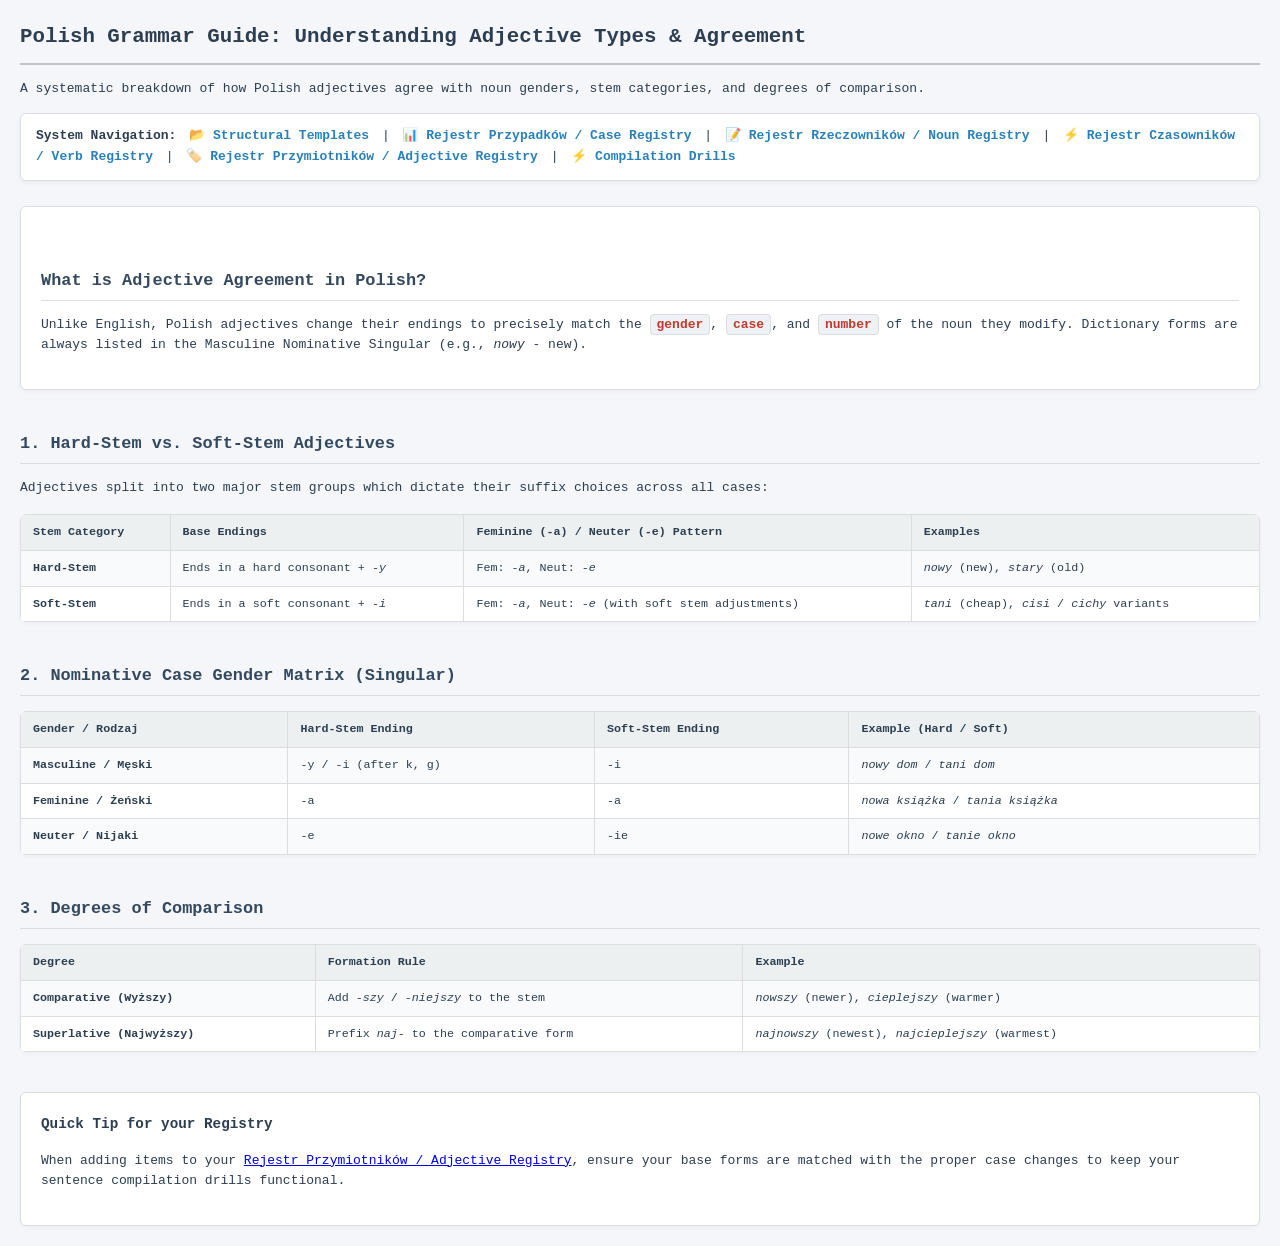
==== adjective-types.html @ 361e7000 "feat: add Adjective Registry and related resources for Polish grammar system" ====
<!DOCTYPE html>
<html lang="en">
<head>
    <meta charset="UTF-8">
    <title>Polish Grammar Guide: Understanding Adjective Types & Agreement</title>
    <style>
        body { font-family: monospace; margin: 20px; background: #f4f6f9; color: #2c3e50; line-height: 1.6; }
        h1 { font-size: 1.6em; border-bottom: 2px solid #bdc3c7; padding-bottom: 10px; }
        h2 { font-size: 1.3em; margin-top: 40px; color: #34495e; border-bottom: 1px solid #dcdde1; padding-bottom: 6px; }
        h3 { margin-top: 0; color: #2c3e50; font-size: 1.1em; }
        .nav { background: #fff; padding: 12px 15px; border: 1px solid #dcdde1; border-radius: 6px; margin-bottom: 25px; box-shadow: 0 2px 4px rgba(0,0,0,0.05); }
        .nav a { text-decoration: none; color: #2980b9; font-weight: bold; margin: 0 5px; }
        .nav a:hover { text-decoration: underline; }
        .card { background: #fff; border: 1px solid #dcdde1; border-radius: 6px; padding: 20px; margin-bottom: 20px; box-shadow: 0 2px 5px rgba(0,0,0,0.03); }
        table { width: 100%; border-collapse: collapse; background: #fff; margin-top: 15px; font-size: 0.9em; border-radius: 6px; overflow: hidden; box-shadow: 0 2px 5px rgba(0,0,0,0.03); }
        th, td { border: 1px solid #dcdde1; padding: 8px 12px; text-align: left; }
        th { background: #ecf0f1; color: #2c3e50; font-weight: bold; }
        tr:nth-child(even) { background: #f9fafc; }
        .highlight { background: #eef2f5; padding: 2px 6px; font-weight: bold; color: #c0392b; border: 1px solid #dcdde1; border-radius: 4px; }
    </style>
</head>
<body>

    <h1>Polish Grammar Guide: Understanding Adjective Types & Agreement</h1>
    <p>A systematic breakdown of how Polish adjectives agree with noun genders, stem categories, and degrees of comparison.</p>
    
<div class="nav">
    <strong>System Navigation:</strong> 
    <a href="index.html">📂 Structural Templates</a> | 
    <a href="cases.html">📊 Rejestr Przypadków / Case Registry</a> |
    <a href="nouns.html">📝 Rejestr Rzeczowników / Noun Registry</a> |
    <a href="verbs.html">⚡ Rejestr Czasowników / Verb Registry</a> |
    <a href="adjectives.html">🏷️ Rejestr Przymiotników / Adjective Registry</a> |
    <a href="drill.html">⚡ Compilation Drills</a>
</div>

    <div class="card">
        <h2>What is Adjective Agreement in Polish?</h2>
        <p>Unlike English, Polish adjectives change their endings to precisely match the <span class="highlight">gender</span>, <span class="highlight">case</span>, and <span class="highlight">number</span> of the noun they modify. Dictionary forms are always listed in the Masculine Nominative Singular (e.g., <i>nowy</i> - new).</p>
    </div>

    <h2>1. Hard-Stem vs. Soft-Stem Adjectives</h2>
    <p>Adjectives split into two major stem groups which dictate their suffix choices across all cases:</p>
    <table>
        <tr>
            <th>Stem Category</th>
            <th>Base Endings</th>
            <th>Feminine (-a) / Neuter (-e) Pattern</th>
            <th>Examples</th>
        </tr>
        <tr>
            <td><strong>Hard-Stem</strong></td>
            <td>Ends in a hard consonant + <em>-y</em></td>
            <td>Fem: <em>-a</em>, Neut: <em>-e</em></td>
            <td><i>nowy</i> (new), <i>stary</i> (old)</td>
        </tr>
        <tr>
            <td><strong>Soft-Stem</strong></td>
            <td>Ends in a soft consonant + <em>-i</em></td>
            <td>Fem: <em>-a</em>, Neut: <em>-e</em> (with soft stem adjustments)</td>
            <td><i>tani</i> (cheap), <i>cisi</i> / <i>cichy</i> variants</td>
        </tr>
    </table>

    <h2>2. Nominative Case Gender Matrix (Singular)</h2>
    <table>
        <tr>
            <th>Gender / Rodzaj</th>
            <th>Hard-Stem Ending</th>
            <th>Soft-Stem Ending</th>
            <th>Example (Hard / Soft)</th>
        </tr>
        <tr>
            <td><strong>Masculine / Męski</strong></td>
            <td>-y / -i (after k, g)</td>
            <td>-i</td>
            <td><i>nowy dom</i> / <i>tani dom</i></td>
        </tr>
        <tr>
            <td><strong>Feminine / Żeński</strong></td>
            <td>-a</td>
            <td>-a</td>
            <td><i>nowa książka</i> / <i>tania książka</i></td>
        </tr>
        <tr>
            <td><strong>Neuter / Nijaki</strong></td>
            <td>-e</td>
            <td>-ie</td>
            <td><i>nowe okno</i> / <i>tanie okno</i></td>
        </tr>
    </table>

    <h2>3. Degrees of Comparison</h2>
    <table>
        <tr>
            <th>Degree</th>
            <th>Formation Rule</th>
            <th>Example</th>
        </tr>
        <tr>
            <td><strong>Comparative (Wyższy)</strong></td>
            <td>Add <em>-szy</em> / <em>-niejszy</em> to the stem</td>
            <td><i>nowszy</i> (newer), <i>cieplejszy</i> (warmer)</td>
        </tr>
        <tr>
            <td><strong>Superlative (Najwyższy)</strong></td>
            <td>Prefix <em>naj-</em> to the comparative form</td>
            <td><i>najnowszy</i> (newest), <i>najcieplejszy</i> (warmest)</td>
        </tr>
    </table>

    <div class="card" style="margin-top: 40px;">
        <h3>Quick Tip for your Registry</h3>
        <p>When adding items to your <a href="adjectives.html">Rejestr Przymiotników / Adjective Registry</a>, ensure your base forms are matched with the proper case changes to keep your sentence compilation drills functional.</p>
    </div>

</body>
</html>
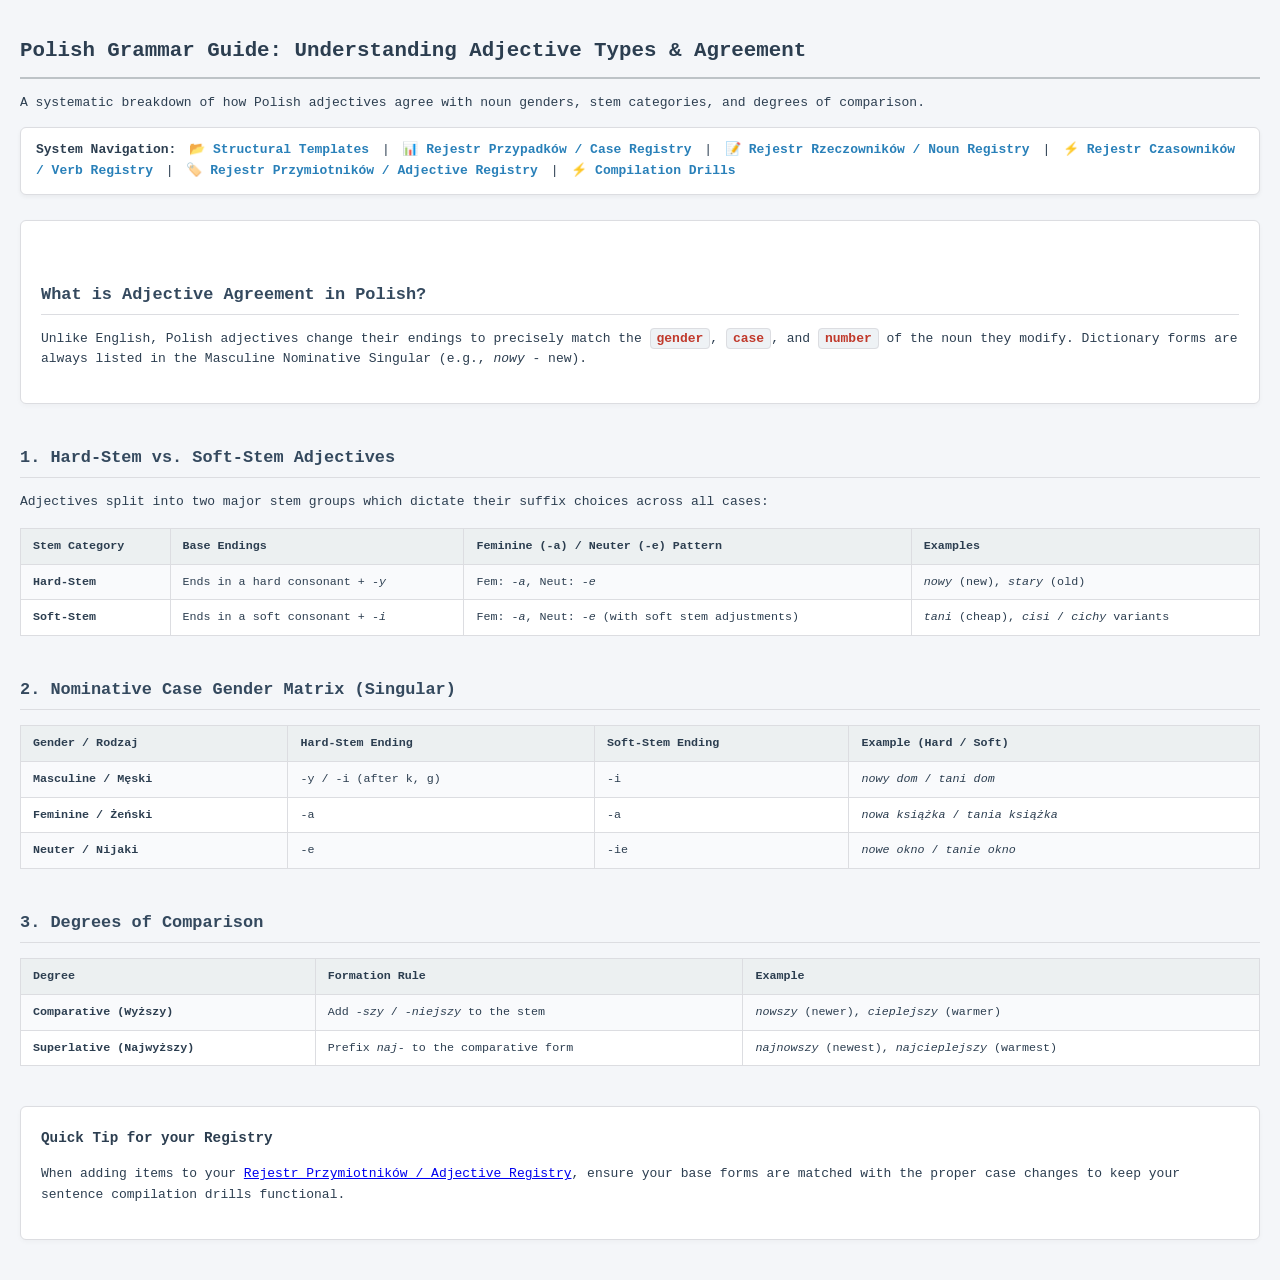
==== commit e44a0ba4: "Extract CSS into global.css and make all pages mobile-friendly - Created global.css with all shared " ====
--- a/adjective-types.html
+++ b/adjective-types.html
@@ -2,22 +2,9 @@
 <html lang="en">
 <head>
     <meta charset="UTF-8">
+    <meta name="viewport" content="width=device-width, initial-scale=1.0">
     <title>Polish Grammar Guide: Understanding Adjective Types & Agreement</title>
-    <style>
-        body { font-family: monospace; margin: 20px; background: #f4f6f9; color: #2c3e50; line-height: 1.6; }
-        h1 { font-size: 1.6em; border-bottom: 2px solid #bdc3c7; padding-bottom: 10px; }
-        h2 { font-size: 1.3em; margin-top: 40px; color: #34495e; border-bottom: 1px solid #dcdde1; padding-bottom: 6px; }
-        h3 { margin-top: 0; color: #2c3e50; font-size: 1.1em; }
-        .nav { background: #fff; padding: 12px 15px; border: 1px solid #dcdde1; border-radius: 6px; margin-bottom: 25px; box-shadow: 0 2px 4px rgba(0,0,0,0.05); }
-        .nav a { text-decoration: none; color: #2980b9; font-weight: bold; margin: 0 5px; }
-        .nav a:hover { text-decoration: underline; }
-        .card { background: #fff; border: 1px solid #dcdde1; border-radius: 6px; padding: 20px; margin-bottom: 20px; box-shadow: 0 2px 5px rgba(0,0,0,0.03); }
-        table { width: 100%; border-collapse: collapse; background: #fff; margin-top: 15px; font-size: 0.9em; border-radius: 6px; overflow: hidden; box-shadow: 0 2px 5px rgba(0,0,0,0.03); }
-        th, td { border: 1px solid #dcdde1; padding: 8px 12px; text-align: left; }
-        th { background: #ecf0f1; color: #2c3e50; font-weight: bold; }
-        tr:nth-child(even) { background: #f9fafc; }
-        .highlight { background: #eef2f5; padding: 2px 6px; font-weight: bold; color: #c0392b; border: 1px solid #dcdde1; border-radius: 4px; }
-    </style>
+    <link rel="stylesheet" href="global.css">
 </head>
 <body>
 
--- a/global.css
+++ b/global.css
@@ -0,0 +1,712 @@
+/* ===== GLOBAL STYLES ===== */
+* {
+    box-sizing: border-box;
+}
+
+body {
+    font-family: monospace;
+    margin: 0;
+    padding: 20px;
+    background: #f4f6f9;
+    color: #2c3e50;
+    line-height: 1.6;
+}
+
+h1 {
+    font-size: 1.6em;
+    border-bottom: 2px solid #bdc3c7;
+    padding-bottom: 10px;
+}
+
+h2 {
+    font-size: 1.3em;
+    margin-top: 40px;
+    color: #34495e;
+    border-bottom: 1px solid #dcdde1;
+    padding-bottom: 6px;
+}
+
+h3 {
+    margin-top: 0;
+    color: #2c3e50;
+    font-size: 1.1em;
+}
+
+hr {
+    border: 0;
+    height: 1px;
+    background: #dcdde1;
+    margin: 30px 0;
+}
+
+code {
+    background: #eef2f5;
+    padding: 2px 6px;
+    border-radius: 4px;
+    font-size: 0.9em;
+    color: #c0392b;
+    border: 1px solid #dcdde1;
+}
+
+/* ===== NAVIGATION ===== */
+.nav {
+    background: #fff;
+    padding: 12px 15px;
+    border: 1px solid #dcdde1;
+    border-radius: 6px;
+    margin-bottom: 25px;
+    box-shadow: 0 2px 4px rgba(0,0,0,0.05);
+}
+
+.nav a {
+    text-decoration: none;
+    color: #2980b9;
+    font-weight: bold;
+    margin: 0 5px;
+}
+
+.nav a:hover {
+    text-decoration: underline;
+}
+
+/* ===== SECTIONS / CARDS ===== */
+section,
+.card {
+    background: #fff;
+    border: 1px solid #dcdde1;
+    border-radius: 6px;
+    padding: 20px;
+    margin-bottom: 20px;
+    box-shadow: 0 2px 5px rgba(0,0,0,0.03);
+}
+
+/* ===== DETAILS / SUMMARY ===== */
+details {
+    margin-top: 15px;
+    background: #f8f9fa;
+    padding: 12px;
+    border: 1px solid #e9ecef;
+    border-radius: 4px;
+}
+
+summary {
+    cursor: pointer;
+    font-weight: bold;
+    color: #2980b9;
+    outline: none;
+}
+
+summary:hover {
+    color: #1f618d;
+}
+
+/* ===== TABLES ===== */
+table {
+    width: 100%;
+    border-collapse: collapse;
+    background: #fff;
+    font-size: 0.9em;
+    margin-top: 15px;
+}
+
+th, td {
+    border: 1px solid #dcdde1;
+    padding: 8px 12px;
+    text-align: left;
+}
+
+th {
+    background: #ecf0f1;
+    color: #2c3e50;
+    font-weight: bold;
+}
+
+tr:nth-child(even) {
+    background: #f9fafc;
+}
+
+/* ===== FORMS & INPUTS ===== */
+input[type="text"],
+select {
+    padding: 8px;
+    font-family: monospace;
+    margin-right: 10px;
+    margin-bottom: 8px;
+    border: 1px solid #dcdde1;
+    border-radius: 4px;
+    font-size: 1em;
+    max-width: 100%;
+}
+
+textarea {
+    width: 100%;
+    height: 80px;
+    font-family: monospace;
+    margin-top: 5px;
+    padding: 8px;
+    border: 1px solid #dcdde1;
+    border-radius: 4px;
+}
+
+/* ===== BUTTONS ===== */
+button {
+    padding: 8px 14px;
+    font-family: monospace;
+    cursor: pointer;
+    background: #ecf0f1;
+    border: 1px solid #bdc3c7;
+    border-radius: 4px;
+    font-weight: bold;
+    color: #2c3e50;
+    font-size: 0.9em;
+}
+
+button:hover {
+    background: #bdc3c7;
+}
+
+button:disabled {
+    opacity: 0.5;
+    cursor: not-allowed;
+}
+
+/* ===== CONTROL PANEL ===== */
+.control-panel {
+    background: #fff;
+    border: 1px solid #dcdde1;
+    border-radius: 6px;
+    padding: 20px;
+    margin-bottom: 20px;
+    box-shadow: 0 2px 5px rgba(0,0,0,0.03);
+}
+
+/* ===== LINK BOX ===== */
+.link-box {
+    background: #fff;
+    border: 1px solid #dcdde1;
+    border-radius: 6px;
+    padding: 15px;
+    margin-bottom: 25px;
+    display: flex;
+    justify-content: space-between;
+    align-items: center;
+    box-shadow: 0 2px 4px rgba(0,0,0,0.05);
+}
+
+/* ===== DATA SECTION ===== */
+.data-section {
+    background: #f8f9fa;
+    padding: 15px;
+    margin-top: 20px;
+    border: 1px dashed #bdc3c7;
+    border-radius: 4px;
+}
+
+/* ===== FILTER BAR ===== */
+.filter-bar {
+    margin-top: 15px;
+    display: flex;
+    align-items: center;
+    gap: 10px;
+    flex-wrap: wrap;
+}
+
+/* ===== PAGINATION ===== */
+.pagination-bar {
+    display: flex;
+    justify-content: space-between;
+    align-items: center;
+    background: #fff;
+    padding: 12px 15px;
+    border: 1px solid #dcdde1;
+    border-top: none;
+    border-bottom-left-radius: 6px;
+    border-bottom-right-radius: 6px;
+    font-size: 0.9em;
+    flex-wrap: wrap;
+    gap: 10px;
+}
+
+.pagination-numbers {
+    display: flex;
+    gap: 5px;
+    align-items: center;
+    flex-wrap: wrap;
+}
+
+.page-num-btn {
+    padding: 5px 10px;
+    background: #ecf0f1;
+    border: 1px solid #bdc3c7;
+    border-radius: 4px;
+    cursor: pointer;
+    font-family: monospace;
+    font-weight: bold;
+    color: #2c3e50;
+}
+
+.page-num-btn:hover {
+    background: #bdc3c7;
+}
+
+.page-num-btn.active {
+    background: #2980b9;
+    color: white;
+    border-color: #2980b9;
+}
+
+.page-ellipsis {
+    padding: 0 4px;
+    color: #7f8c8d;
+}
+
+/* ===== DELETE & CLEAR BUTTONS ===== */
+.del-btn {
+    background: #fadbd8;
+    border: 1px solid #f5b7b1;
+    cursor: pointer;
+    padding: 2px 6px;
+    color: #c0392b;
+    border-radius: 3px;
+}
+
+.del-btn:hover {
+    background: #f5b7b1;
+}
+
+.clear-btn {
+    background: #fadbd8;
+    border: 1px solid #f5b7b1;
+    color: #c0392b;
+    margin-top: 20px;
+    font-weight: bold;
+}
+
+.clear-btn:hover {
+    background: #f5b7b1;
+}
+
+/* ===== HIDDEN COLUMN ===== */
+.hidden-col {
+    display: none;
+}
+
+/* ===== EDITABLE CELLS ===== */
+td[contenteditable="true"]:focus {
+    background: #eef9ff;
+    outline: 1px solid #2980b9;
+}
+
+/* ===== DRILL PAGE ===== */
+.drill-box {
+    background: #fff;
+    border: 1px solid #dcdde1;
+    border-radius: 6px;
+    padding: 20px;
+    margin-bottom: 20px;
+    box-shadow: 0 2px 5px rgba(0,0,0,0.03);
+}
+
+.prompt {
+    font-size: 1.1em;
+    margin-bottom: 15px;
+    background: #eef2f5;
+    padding: 12px;
+    border-left: 4px solid #2980b9;
+    border-radius: 0 4px 4px 0;
+}
+
+.mode-selector {
+    margin-bottom: 20px;
+}
+
+.input-group {
+    margin-bottom: 15px;
+}
+
+.input-group label {
+    font-weight: bold;
+    display: block;
+    margin-bottom: 5px;
+}
+
+.feedback {
+    margin-top: 15px;
+    font-weight: bold;
+}
+
+.correct {
+    color: #27ae60;
+}
+
+.incorrect {
+    color: #c0392b;
+}
+
+/* ===== VERB CONJUGATION DETAILS ===== */
+.conjugation-details {
+    background: #f8f9fa;
+    padding: 15px;
+    border-top: 1px solid #dcdde1;
+    text-align: left;
+}
+
+.conjugation-grid {
+    display: grid;
+    grid-template-columns: repeat(auto-fit, minmax(220px, 1fr));
+    gap: 15px;
+    margin-top: 10px;
+}
+
+.conjugation-box {
+    background: #fff;
+    border: 1px solid #dcdde1;
+    padding: 12px;
+    border-radius: 4px;
+}
+
+.conjugation-box h4 {
+    margin: 0 0 8px 0;
+    color: #2980b9;
+    font-size: 0.95em;
+    border-bottom: 1px solid #eef2f5;
+    padding-bottom: 4px;
+}
+
+.conjugation-row {
+    display: flex;
+    justify-content: space-between;
+    margin-bottom: 4px;
+    font-size: 0.85em;
+}
+
+.conj-input {
+    width: 110px;
+    padding: 2px 4px;
+    font-family: monospace;
+    border: 1px solid #dcdde1;
+    border-radius: 3px;
+    font-size: 0.9em;
+}
+
+.conj-input:focus {
+    background: #eef9ff;
+    outline: 1px solid #2980b9;
+}
+
+.conj-val {
+    font-weight: bold;
+    color: #2980b9;
+}
+
+/* ===== VERB TYPES PAGE ===== */
+.type-card {
+    background: #fff;
+    border: 1px solid #dcdde1;
+    border-radius: 6px;
+    padding: 20px;
+    margin-bottom: 20px;
+    box-shadow: 0 2px 5px rgba(0,0,0,0.03);
+}
+
+.type-header {
+    display: flex;
+    justify-content: space-between;
+    align-items: center;
+    border-bottom: 1px solid #eef2f5;
+    padding-bottom: 10px;
+    margin-bottom: 15px;
+    flex-wrap: wrap;
+    gap: 8px;
+}
+
+.type-title {
+    font-size: 1.2em;
+    font-weight: bold;
+    color: #2980b9;
+}
+
+.badge {
+    background: #eef2f5;
+    padding: 4px 8px;
+    border-radius: 4px;
+    font-size: 0.8em;
+    color: #7f8c8d;
+    border: 1px solid #dcdde1;
+}
+
+.rule-note {
+    background: #eef9ff;
+    border-left: 4px solid #2980b9;
+    padding: 10px;
+    font-size: 0.9em;
+    margin-top: 10px;
+    border-radius: 0 4px 4px 0;
+}
+
+/* ===== HIGHLIGHT (adjective/noun types) ===== */
+.highlight {
+    background: #eef2f5;
+    padding: 2px 6px;
+    font-weight: bold;
+    color: #c0392b;
+    border: 1px solid #dcdde1;
+    border-radius: 4px;
+}
+
+/* ===== NOUNS TABLE - SCROLLABLE & STICKY ===== */
+.table-container {
+    width: 100%;
+    overflow-x: auto;
+    background: #fff;
+    border-radius: 6px;
+    box-shadow: 0 2px 5px rgba(0,0,0,0.03);
+    margin-top: 15px;
+    border: 1px solid #dcdde1;
+}
+
+.table-container table {
+    width: max-content;
+    font-size: 0.85em;
+    margin-top: 0;
+}
+
+.table-container th,
+.table-container td {
+    text-align: center;
+    white-space: nowrap;
+}
+
+.table-container th {
+    position: sticky;
+    top: 0;
+    z-index: 2;
+}
+
+/* Sticky columns for noun registry */
+.table-container th:nth-child(1),
+.table-container td:nth-child(1) {
+    position: sticky;
+    left: 0;
+    background: #fff;
+    z-index: 1;
+    border-right: 2px solid #bdc3c7;
+}
+
+.table-container th:nth-child(1) {
+    z-index: 3;
+    background: #ecf0f1;
+}
+
+.table-container th:nth-child(2),
+.table-container td:nth-child(2) {
+    position: sticky;
+    left: 110px;
+    background: #fff;
+    z-index: 1;
+    border-right: 2px solid #bdc3c7;
+}
+
+.table-container th:nth-child(2) {
+    z-index: 3;
+    background: #ecf0f1;
+}
+
+.table-container th:nth-child(3),
+.table-container td:nth-child(3) {
+    position: sticky;
+    left: 200px;
+    background: #fff;
+    z-index: 1;
+    border-right: 2px solid #bdc3c7;
+}
+
+.table-container th:nth-child(3) {
+    z-index: 3;
+    background: #ecf0f1;
+}
+
+.table-container th:nth-child(4),
+.table-container td:nth-child(4) {
+    position: sticky;
+    left: 350px;
+    background: #fff;
+    z-index: 1;
+    border-right: 2px solid #bdc3c7;
+}
+
+.table-container th:nth-child(4) {
+    z-index: 3;
+    background: #ecf0f1;
+}
+
+/* ===== MOBILE RESPONSIVE ===== */
+@media (max-width: 768px) {
+    body {
+        padding: 12px;
+        font-size: 14px;
+    }
+
+    h1 {
+        font-size: 1.3em;
+    }
+
+    h2 {
+        font-size: 1.1em;
+        margin-top: 25px;
+    }
+
+    .nav {
+        padding: 10px;
+        font-size: 0.85em;
+        line-height: 2;
+    }
+
+    .nav a {
+        margin: 0 3px;
+        display: inline-block;
+    }
+
+    .link-box {
+        flex-direction: column;
+        gap: 10px;
+        align-items: flex-start;
+    }
+
+    .link-box a {
+        width: 100%;
+        text-align: center;
+    }
+
+    section,
+    .card,
+    .control-panel,
+    .drill-box,
+    .type-card {
+        padding: 15px;
+    }
+
+    input[type="text"],
+    select {
+        width: 100%;
+        margin-right: 0;
+        margin-bottom: 10px;
+    }
+
+    .control-panel input[type="text"],
+    .control-panel select {
+        display: block;
+        width: 100%;
+    }
+
+    button {
+        width: 100%;
+        margin-bottom: 8px;
+    }
+
+    .mode-selector button {
+        width: auto;
+        margin-right: 5px;
+    }
+
+    .filter-bar {
+        flex-direction: column;
+        align-items: flex-start;
+    }
+
+    .filter-bar select {
+        width: 100%;
+    }
+
+    /* Table responsive */
+    table {
+        font-size: 0.8em;
+        display: block;
+        overflow-x: auto;
+        -webkit-overflow-scrolling: touch;
+    }
+
+    th, td {
+        padding: 6px 8px;
+        white-space: nowrap;
+    }
+
+    /* Pagination mobile */
+    .pagination-bar {
+        flex-direction: column;
+        align-items: center;
+        gap: 8px;
+    }
+
+    .pagination-numbers {
+        justify-content: center;
+    }
+
+    /* Conjugation grid stacks */
+    .conjugation-grid {
+        grid-template-columns: 1fr;
+    }
+
+    .conj-input {
+        width: 90px;
+    }
+
+    /* Type header stacks */
+    .type-header {
+        flex-direction: column;
+        align-items: flex-start;
+    }
+
+    /* Drill inputs */
+    .drill-box input[type="text"],
+    .drill-box select {
+        width: 100%;
+    }
+
+    /* Sticky columns simplified on mobile */
+    .table-container th:nth-child(2),
+    .table-container td:nth-child(2),
+    .table-container th:nth-child(3),
+    .table-container td:nth-child(3),
+    .table-container th:nth-child(4),
+    .table-container td:nth-child(4) {
+        position: static;
+        border-right: 1px solid #dcdde1;
+    }
+
+    .table-container th:nth-child(1),
+    .table-container td:nth-child(1) {
+        left: 0;
+    }
+}
+
+@media (max-width: 480px) {
+    body {
+        padding: 8px;
+        font-size: 13px;
+    }
+
+    h1 {
+        font-size: 1.2em;
+    }
+
+    .nav {
+        font-size: 0.8em;
+    }
+
+    .prompt {
+        font-size: 0.95em;
+        padding: 10px;
+    }
+
+    .mode-selector {
+        display: flex;
+        flex-direction: column;
+        gap: 8px;
+    }
+
+    .mode-selector button {
+        width: 100%;
+        margin-right: 0;
+    }
+}
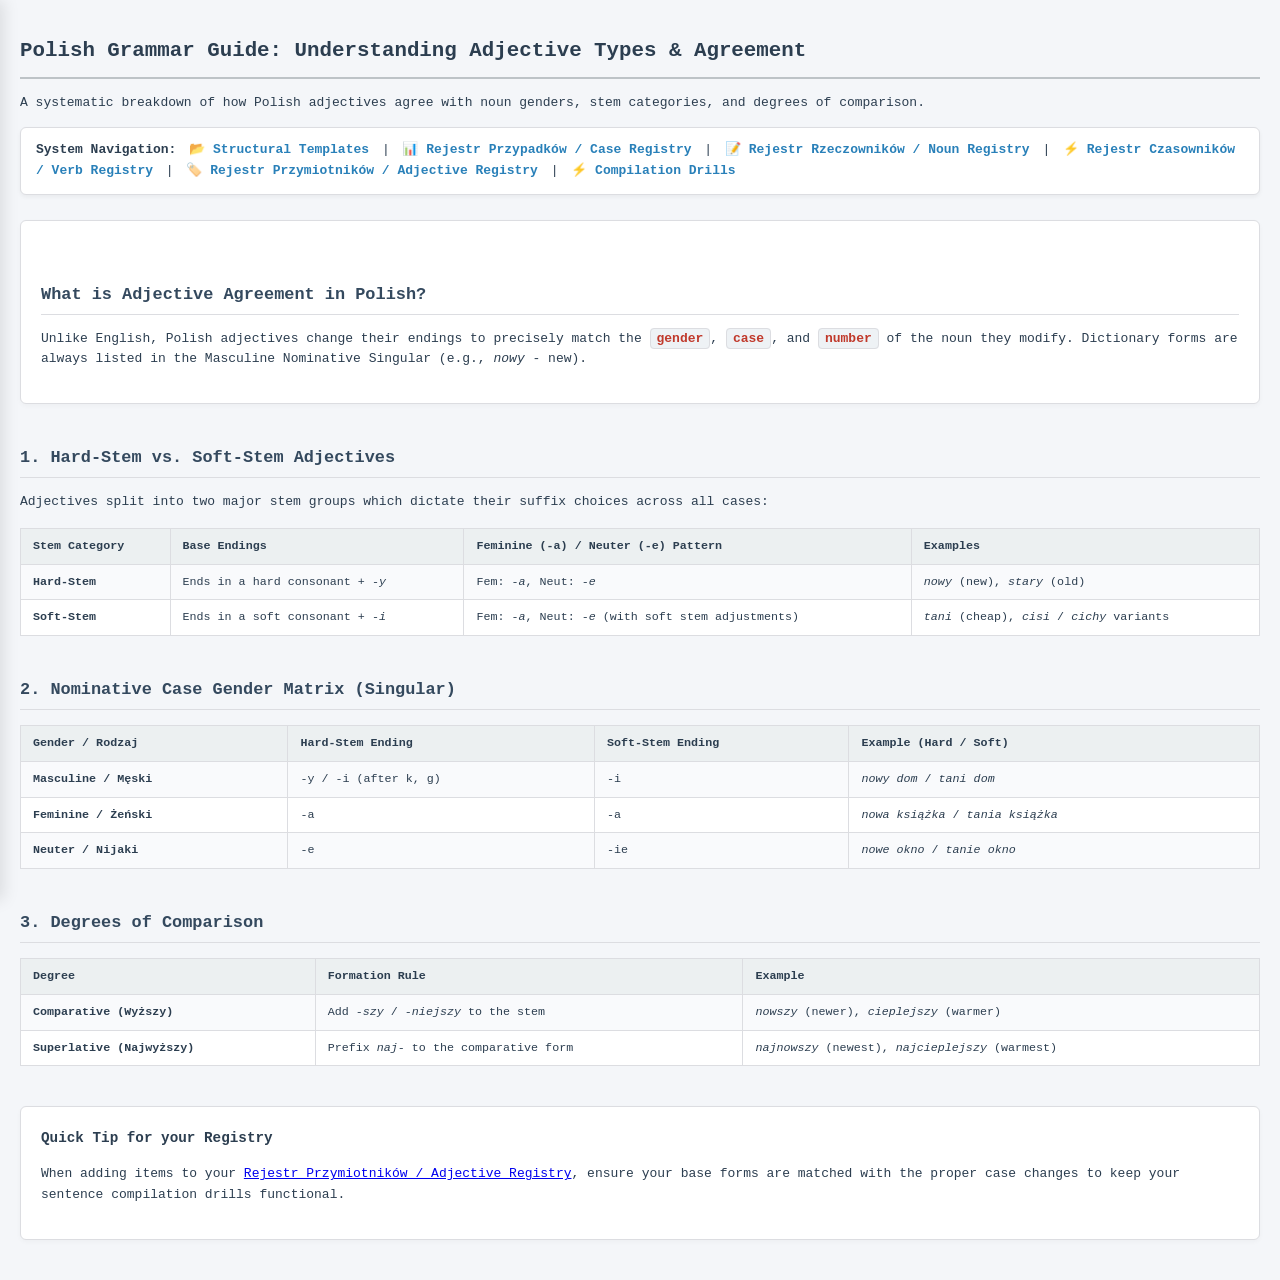
==== commit d58b95a6: "Add mobile side panel nav: hamburger button, slide-in panel, backdrop overlay via nav.js" ====
--- a/adjective-types.html
+++ b/adjective-types.html
@@ -19,7 +19,11 @@
     <a href="verbs.html">⚡ Rejestr Czasowników / Verb Registry</a> |
     <a href="adjectives.html">🏷️ Rejestr Przymiotników / Adjective Registry</a> |
     <a href="drill.html">⚡ Compilation Drills</a>
+    <button class="nav-hamburger" aria-label="Open navigation menu">
+        <span></span><span></span><span></span>
+    </button>
 </div>
+<script src="nav.js"></script>
 
     <div class="card">
         <h2>What is Adjective Agreement in Polish?</h2>
--- a/global.css
+++ b/global.css
@@ -67,6 +67,96 @@
 
 .nav a:hover {
     text-decoration: underline;
+}
+
+.nav-hamburger {
+    display: none;
+}
+
+/* Side panel */
+.nav-sidepanel {
+    position: fixed;
+    top: 0;
+    left: -280px;
+    width: 280px;
+    height: 100%;
+    background: #fff;
+    border-right: 1px solid #dcdde1;
+    box-shadow: 4px 0 15px rgba(0,0,0,0.1);
+    z-index: 1000;
+    transition: left 0.3s ease;
+    padding: 20px;
+    overflow-y: auto;
+    display: flex;
+    flex-direction: column;
+    gap: 4px;
+}
+
+.nav-sidepanel.open {
+    left: 0;
+}
+
+.nav-sidepanel .nav-panel-header {
+    display: flex;
+    justify-content: space-between;
+    align-items: center;
+    margin-bottom: 20px;
+    padding-bottom: 15px;
+    border-bottom: 2px solid #dcdde1;
+}
+
+.nav-sidepanel .nav-panel-title {
+    font-weight: bold;
+    color: #2c3e50;
+    font-size: 1em;
+}
+
+.nav-sidepanel .nav-close {
+    background: none;
+    border: none;
+    font-size: 1.5em;
+    cursor: pointer;
+    color: #7f8c8d;
+    padding: 0;
+    width: auto;
+    margin: 0;
+    line-height: 1;
+}
+
+.nav-sidepanel .nav-close:hover {
+    color: #2c3e50;
+    background: none;
+}
+
+.nav-sidepanel a {
+    display: block;
+    text-decoration: none;
+    color: #2980b9;
+    font-weight: bold;
+    padding: 12px 10px;
+    border-radius: 4px;
+    border-bottom: 1px solid #f0f0f0;
+    font-size: 0.95em;
+}
+
+.nav-sidepanel a:hover {
+    background: #f4f6f9;
+}
+
+/* Backdrop overlay */
+.nav-backdrop {
+    display: none;
+    position: fixed;
+    top: 0;
+    left: 0;
+    width: 100%;
+    height: 100%;
+    background: rgba(0,0,0,0.4);
+    z-index: 999;
+}
+
+.nav-backdrop.open {
+    display: block;
 }
 
 /* ===== SECTIONS / CARDS ===== */
@@ -547,6 +637,43 @@
         font-size: 14px;
     }
 
+    /* Hide desktop nav, show hamburger */
+    .nav {
+        display: flex;
+        justify-content: space-between;
+        align-items: center;
+        padding: 10px 15px;
+    }
+
+    .nav > strong,
+    .nav > a,
+    .nav > span {
+        display: none;
+    }
+
+    .nav-hamburger {
+        display: flex;
+        flex-direction: column;
+        justify-content: space-between;
+        width: 26px;
+        height: 20px;
+        cursor: pointer;
+        background: none;
+        border: none;
+        padding: 0;
+        margin: 0;
+        width: auto;
+        margin-bottom: 0;
+    }
+
+    .nav-hamburger span {
+        display: block;
+        width: 26px;
+        height: 3px;
+        background: #2c3e50;
+        border-radius: 2px;
+    }
+
     h1 {
         font-size: 1.3em;
     }
@@ -611,11 +738,39 @@
 
     .filter-bar {
         flex-direction: column;
-        align-items: flex-start;
+        align-items: stretch;
+        width: 100%;
+    }
+
+    .filter-bar label {
+        margin-bottom: 4px;
     }
 
     .filter-bar select {
         width: 100%;
+        padding: 8px 14px;
+        font-size: 0.9em;
+        font-family: monospace;
+        font-weight: bold;
+        height: 38px;
+        border: 1px solid #bdc3c7;
+        border-radius: 4px;
+        background: #ecf0f1;
+        color: #2c3e50;
+        -webkit-appearance: menulist;
+        appearance: menulist;
+        margin-right: 0;
+        margin-bottom: 8px;
+    }
+
+    .data-section {
+        text-align: center;
+    }
+
+    .data-section button {
+        width: 100%;
+        margin-left: 0;
+        margin-right: 0;
     }
 
     /* Table responsive */
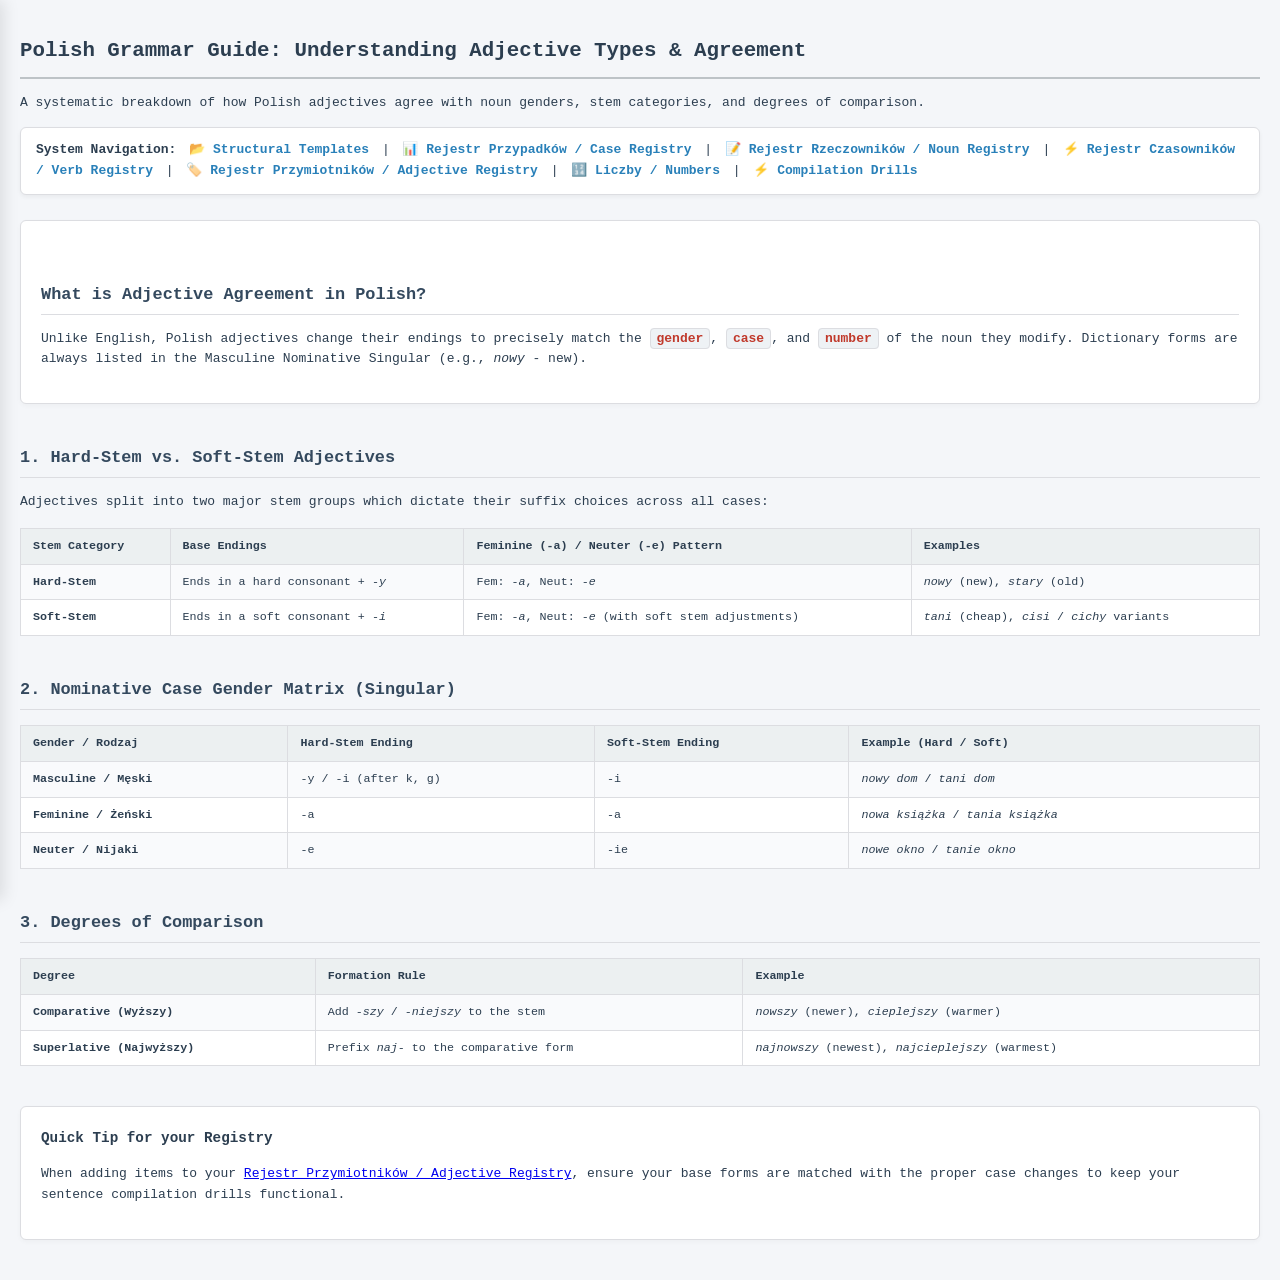
==== commit 7852bc26: "Add Polish numbers page and cardinal vs ordinal guide with nav links" ====
--- a/adjective-types.html
+++ b/adjective-types.html
@@ -18,6 +18,7 @@
     <a href="nouns.html">📝 Rejestr Rzeczowników / Noun Registry</a> |
     <a href="verbs.html">⚡ Rejestr Czasowników / Verb Registry</a> |
     <a href="adjectives.html">🏷️ Rejestr Przymiotników / Adjective Registry</a> |
+    <a href="numbers.html">🔢 Liczby / Numbers</a> |
     <a href="drill.html">⚡ Compilation Drills</a>
     <button class="nav-hamburger" aria-label="Open navigation menu">
         <span></span><span></span><span></span>
--- a/global.css
+++ b/global.css
@@ -635,38 +635,54 @@
     body {
         padding: 12px;
         font-size: 14px;
-    }
-
-    /* Hide desktop nav, show hamburger */
+        /* clears the fixed top nav bar */
+        padding-top: 68px;
+    }
+
+    /* Fixed top bar with hamburger only */
     .nav {
+        position: fixed;
+        top: 0;
+        left: 0;
+        right: 0;
+        z-index: 998;
         display: flex;
-        justify-content: space-between;
         align-items: center;
-        padding: 10px 15px;
-    }
-
-    .nav > strong,
+        padding: 14px 15px;
+        margin-bottom: 0;
+        border: none;
+        border-bottom: 1px solid #dcdde1;
+        border-radius: 0;
+        /* collapses the bare "|" text nodes between links */
+        font-size: 0;
+    }
+
+    /* Hide every element child of nav (a, strong, span, br...) */
+    .nav > *,
     .nav > a,
-    .nav > span {
+    .nav > strong {
         display: none;
     }
 
-    .nav-hamburger {
+    /* ...then bring back only the hamburger */
+    .nav > .nav-hamburger {
         display: flex;
         flex-direction: column;
         justify-content: space-between;
         width: 26px;
         height: 20px;
+        padding: 0;
+        margin: 0;
         cursor: pointer;
         background: none;
         border: none;
-        padding: 0;
-        margin: 0;
-        width: auto;
-        margin-bottom: 0;
-    }
-
-    .nav-hamburger span {
+    }
+
+    .nav > .nav-hamburger:hover {
+        background: none;
+    }
+
+    .nav > .nav-hamburger span {
         display: block;
         width: 26px;
         height: 3px;
@@ -681,17 +697,6 @@
     h2 {
         font-size: 1.1em;
         margin-top: 25px;
-    }
-
-    .nav {
-        padding: 10px;
-        font-size: 0.85em;
-        line-height: 2;
-    }
-
-    .nav a {
-        margin: 0 3px;
-        display: inline-block;
     }
 
     .link-box {
@@ -845,10 +850,6 @@
         font-size: 1.2em;
     }
 
-    .nav {
-        font-size: 0.8em;
-    }
-
     .prompt {
         font-size: 0.95em;
         padding: 10px;
